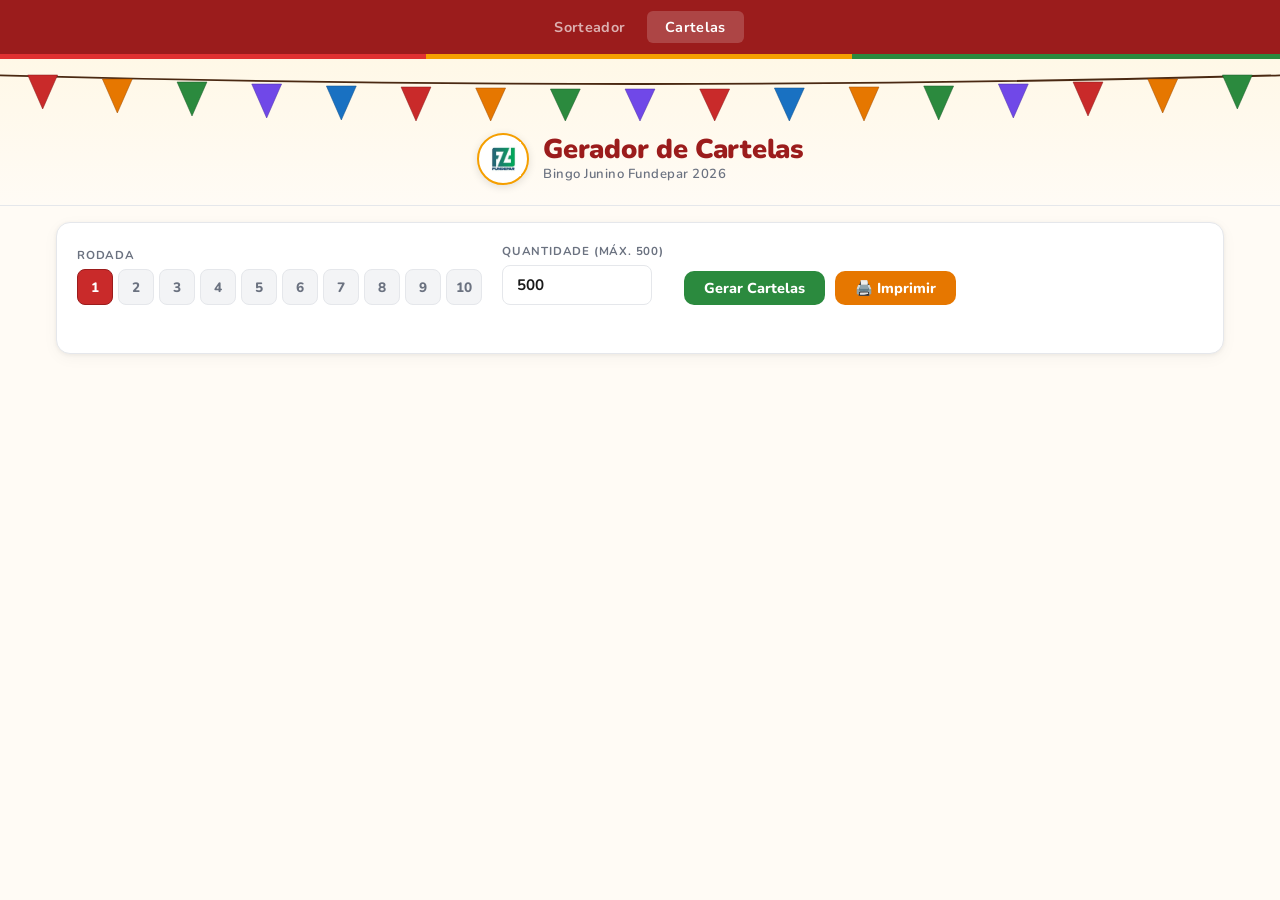
==== cartelas.html @ 37e8e82f "feat: tema Festa Junina com bandeirinhas, fogueiras e palco noturno Adiciona identidade visual junin" ====
<!DOCTYPE html>
<html lang="pt-BR">
<head>
    <meta charset="UTF-8">
    <meta name="viewport" content="width=device-width, initial-scale=1.0">
    <title>Cartelas — Bingo Junino Fundepar</title>
    <link rel="preconnect" href="https://fonts.googleapis.com">
    <link rel="preconnect" href="https://fonts.gstatic.com" crossorigin>
    <link href="https://fonts.googleapis.com/css2?family=Nunito:wght@400;600;700;800;900&display=swap" rel="stylesheet">
    <link rel="stylesheet" href="css/theme.css">
    <link rel="stylesheet" href="css/cartelas.css">
</head>
<body>

    <header class="no-print">
        <nav class="site-nav">
            <a href="index.html">Sorteador</a>
            <a href="cartelas.html" class="active">Cartelas</a>
        </nav>
        <div class="nav-stripe"></div>
    </header>

    <div class="page-hero no-print">
        <svg class="bandeirinhas" viewBox="0 0 1200 62" xmlns="http://www.w3.org/2000/svg" preserveAspectRatio="none" aria-hidden="true">
            <path d="M-10,16 Q600,34 1210,16" stroke="#4A2912" stroke-width="1.8" fill="none"/>
            <polygon points="26,16  54,16  40,50"   fill="#C92A2A" stroke="#8B1A1A" stroke-width="0.5"/>
            <polygon points="96,20  124,20 110,54"  fill="#E67700" stroke="#A04D00" stroke-width="0.5"/>
            <polygon points="166,23 194,23 180,57"  fill="#2B8A3E" stroke="#1A5C29" stroke-width="0.5"/>
            <polygon points="236,25 264,25 250,59"  fill="#7048E8" stroke="#4C32A8" stroke-width="0.5"/>
            <polygon points="306,27 334,27 320,61"  fill="#1971C2" stroke="#0D4F8A" stroke-width="0.5"/>
            <polygon points="376,28 404,28 390,62"  fill="#C92A2A" stroke="#8B1A1A" stroke-width="0.5"/>
            <polygon points="446,29 474,29 460,62"  fill="#E67700" stroke="#A04D00" stroke-width="0.5"/>
            <polygon points="516,30 544,30 530,62"  fill="#2B8A3E" stroke="#1A5C29" stroke-width="0.5"/>
            <polygon points="586,30 614,30 600,62"  fill="#7048E8" stroke="#4C32A8" stroke-width="0.5"/>
            <polygon points="656,30 684,30 670,62"  fill="#C92A2A" stroke="#8B1A1A" stroke-width="0.5"/>
            <polygon points="726,29 754,29 740,62"  fill="#1971C2" stroke="#0D4F8A" stroke-width="0.5"/>
            <polygon points="796,28 824,28 810,62"  fill="#E67700" stroke="#A04D00" stroke-width="0.5"/>
            <polygon points="866,27 894,27 880,61"  fill="#2B8A3E" stroke="#1A5C29" stroke-width="0.5"/>
            <polygon points="936,25 964,25 950,59"  fill="#7048E8" stroke="#4C32A8" stroke-width="0.5"/>
            <polygon points="1006,23 1034,23 1020,57" fill="#C92A2A" stroke="#8B1A1A" stroke-width="0.5"/>
            <polygon points="1076,20 1104,20 1090,54" fill="#E67700" stroke="#A04D00" stroke-width="0.5"/>
            <polygon points="1146,16 1174,16 1160,50" fill="#2B8A3E" stroke="#1A5C29" stroke-width="0.5"/>
        </svg>

        <div class="page-header">
            <div class="logo-container">
                <img src="assets/logo_fundepar.jpg" alt="Logo FUNDEPAR">
            </div>
            <div>
                <h1 class="page-title">Gerador de Cartelas</h1>
                <p class="page-subtitle">Bingo Junino Fundepar 2026</p>
            </div>
        </div>
    </div>

    <main>
        <div class="controls-panel card-panel no-print">
            <div class="control-row">
                <div class="control-group">
                    <label>Rodada</label>
                    <div class="rodada-buttons" id="rodadaButtons"></div>
                </div>
                <div class="control-group">
                    <label for="qtdInput">Quantidade (máx. 500)</label>
                    <input type="number" id="qtdInput" min="1" max="500" value="500" class="ctrl-input">
                </div>
                <div class="control-actions">
                    <button class="btn btn-primary" id="generateBtn">Gerar Cartelas</button>
                    <button class="btn btn-orange" id="printBtn">🖨️ Imprimir</button>
                </div>
            </div>
            <p class="status-text" id="statusText"></p>
        </div>

        <div id="cardsContainer"></div>
    </main>

    <!-- Modal: aviso re-geração -->
    <div class="modal" id="regenModal">
        <div class="modal-box">
            <div class="result-icon">⚠️</div>
            <h2>Cartelas já geradas!</h2>
            <p>As cartelas da <strong id="regenRodadaLabel">Rodada X</strong> já foram impressas anteriormente.</p>
            <p style="margin-top:8px;">Gerar novamente criará <strong>cartelas diferentes</strong> das já distribuídas, o que pode causar problemas na verificação de vencedores.</p>
            <p style="margin-top:8px;">Tem certeza que deseja continuar?</p>
            <div class="modal-actions">
                <button class="btn btn-danger" id="regenConfirm">Sim, gerar novas cartelas</button>
                <button class="btn btn-primary" id="regenCancel">Cancelar</button>
            </div>
        </div>
    </div>

    <script src="js/bingo-core.js"></script>
    <script src="js/cartelas.js"></script>
</body>
</html>
---- css/theme.css ----
@import url('https://fonts.googleapis.com/css2?family=Nunito:wght@400;500;600;700;800;900&display=swap');

:root {
    /* Paleta Festa Junina moderna */
    --cor-B: #E03131;   /* vermelho */
    --cor-I: #E67700;   /* âmbar */
    --cor-N: #2B8A3E;   /* verde */
    --cor-G: #7048E8;   /* roxo */
    --cor-O: #1971C2;   /* azul */

    --primario:     #C92A2A;
    --primario-dark:#9B1C1C;
    --amarelo:      #F59F00;
    --amarelo-claro:#FFF3BF;
    --verde:        #2B8A3E;
    --verde-claro:  #D3F9D8;

    --bg:           #FFFBF5;
    --bg-card:      #FFFFFF;
    --texto:        #1A1A1A;
    --texto-suave:  #6B7280;
    --borda:        #E5E7EB;
    --borda-suave:  #F3F4F6;
}

*, *::before, *::after { box-sizing: border-box; margin: 0; padding: 0; }

body {
    font-family: 'Nunito', sans-serif;
    background: var(--bg);
    color: var(--texto);
    min-height: 100vh;
    -webkit-font-smoothing: antialiased;
}

/* ── Nav ──────────────────────────────────────── */

.site-nav {
    background: var(--primario-dark);
    display: flex;
    justify-content: center;
    align-items: center;
    gap: 4px;
    height: 54px;
    padding: 0 24px;
}

.site-nav a {
    color: rgba(255,255,255,0.65);
    text-decoration: none;
    font-size: 0.9rem;
    font-weight: 700;
    padding: 6px 18px;
    border-radius: 6px;
    transition: all 0.15s;
    letter-spacing: 0.3px;
}

.site-nav a:hover  { color: #fff; background: rgba(255,255,255,0.12); }
.site-nav a.active { color: #fff; background: rgba(255,255,255,0.18); }

/* Faixinha tricolor abaixo do nav */
.nav-stripe {
    height: 5px;
    background: linear-gradient(90deg,
        var(--cor-B) 0% 33.3%,
        var(--amarelo) 33.3% 66.6%,
        var(--cor-N) 66.6% 100%
    );
}

/* ── Bandeirinhas + hero ──────────────────────── */

.page-hero {
    background: linear-gradient(180deg, #FFF8E7 0%, var(--bg) 100%);
    border-bottom: 1px solid var(--borda);
    overflow: hidden;
}

.bandeirinhas {
    display: block;
    width: 100%;
    height: 62px;
    margin-bottom: -4px;
}

/* ── Page header ──────────────────────────────── */

.page-header {
    display: flex;
    align-items: center;
    justify-content: center;
    gap: 14px;
    padding: 16px 24px 20px;
}

.logo-container {
    width: 52px;
    height: 52px;
    background: var(--bg-card);
    border-radius: 50%;
    display: flex;
    align-items: center;
    justify-content: center;
    box-shadow: 0 2px 8px rgba(0,0,0,0.12);
    flex-shrink: 0;
    border: 2px solid var(--amarelo);
}

.logo-container img {
    max-width: 72%;
    max-height: 72%;
    object-fit: contain;
}

.page-title {
    font-size: 1.7rem;
    font-weight: 900;
    color: var(--primario-dark);
    letter-spacing: -0.3px;
    line-height: 1.1;
}

.page-subtitle {
    font-size: 0.82rem;
    font-weight: 600;
    color: var(--texto-suave);
    letter-spacing: 0.5px;
}

/* ── Buttons ──────────────────────────────────── */

.btn {
    display: inline-flex;
    align-items: center;
    justify-content: center;
    gap: 6px;
    font-family: 'Nunito', sans-serif;
    font-weight: 800;
    font-size: 0.9rem;
    border: none;
    padding: 10px 20px;
    border-radius: 10px;
    cursor: pointer;
    transition: transform 0.12s, box-shadow 0.12s, filter 0.12s;
    white-space: nowrap;
    line-height: 1;
}

.btn:hover   { transform: translateY(-2px); box-shadow: 0 6px 20px rgba(0,0,0,0.18); filter: brightness(1.06); }
.btn:active  { transform: translateY(0);    box-shadow: none; filter: brightness(0.94); }
.btn:disabled { opacity: 0.35; cursor: not-allowed; transform: none !important; box-shadow: none !important; filter: none !important; }

.btn-primary   { background: var(--verde);         color: #fff; }
.btn-danger    { background: var(--primario);       color: #fff; }
.btn-warning   { background: var(--amarelo);        color: var(--primario-dark); }
.btn-secondary { background: var(--borda-suave);   color: var(--texto); border: 1px solid var(--borda); }
.btn-orange    { background: #E67700;               color: #fff; }
.btn-ghost     { background: rgba(255,255,255,0.12); color: #fff; border: 1px solid rgba(255,255,255,0.25); }
.btn-ghost:hover { background: rgba(255,255,255,0.22); box-shadow: none; filter: none; }
.btn-ghost:disabled { opacity: 0.3; }
.btn-sm        { font-size: 0.8rem; padding: 7px 14px; border-radius: 8px; }

/* ── Card panel ───────────────────────────────── */

.card-panel {
    background: var(--bg-card);
    border-radius: 14px;
    padding: 20px;
    border: 1px solid var(--borda);
    box-shadow: 0 1px 4px rgba(0,0,0,0.06), 0 4px 16px rgba(0,0,0,0.04);
}

/* ── Modal ────────────────────────────────────── */

.modal {
    display: none;
    position: fixed;
    inset: 0;
    background: rgba(0,0,0,0.5);
    z-index: 200;
    justify-content: center;
    align-items: center;
    padding: 16px;
    backdrop-filter: blur(4px);
}

.modal.open { display: flex; }

.modal-box {
    background: var(--bg-card);
    border-radius: 18px;
    padding: 32px 28px;
    max-width: 420px;
    width: 100%;
    text-align: center;
    box-shadow: 0 24px 64px rgba(0,0,0,0.2);
}

.modal-box h2 { font-size: 1.25rem; font-weight: 800; color: var(--texto); margin-bottom: 10px; }
.modal-box p  { color: var(--texto-suave); font-size: 0.875rem; line-height: 1.65; margin-bottom: 4px; }
.modal-box strong { color: var(--texto); }

.modal-actions {
    display: flex;
    gap: 10px;
    justify-content: center;
    margin-top: 20px;
    flex-wrap: wrap;
}

.modal-input {
    width: 100%;
    padding: 12px;
    font-size: 1.6rem;
    font-weight: 800;
    border: 2px solid var(--borda);
    border-radius: 10px;
    text-align: center;
    margin-top: 14px;
    font-family: 'Nunito', sans-serif;
    color: var(--texto);
    letter-spacing: 4px;
    transition: border-color 0.15s;
}

.modal-input:focus { outline: none; border-color: var(--verde); }

.result-icon { font-size: 3.5rem; margin-bottom: 10px; line-height: 1; }
---- css/cartelas.css ----
/* ── Layout ───────────────────────────────────── */

main { max-width: 1200px; margin: 0 auto; padding: 0 16px 56px; }

/* ── Painel de controles ──────────────────────── */

.controls-panel { margin: 16px 0; }

.control-row {
    display: flex;
    flex-wrap: wrap;
    gap: 20px;
    align-items: flex-end;
}

.control-group {
    display: flex;
    flex-direction: column;
    gap: 6px;
}

.control-group label {
    font-size: 0.72rem;
    font-weight: 700;
    color: var(--texto-suave);
    text-transform: uppercase;
    letter-spacing: 0.8px;
}

.ctrl-input {
    padding: 9px 14px;
    border: 1.5px solid var(--borda);
    border-radius: 8px;
    font-size: 0.95rem;
    color: var(--texto);
    font-family: 'Nunito', sans-serif;
    font-weight: 700;
    width: 150px;
    background: var(--bg-card);
    transition: border-color 0.15s;
}

.ctrl-input:focus { outline: none; border-color: var(--primario); }

/* Botões de rodada */
.rodada-buttons { display: flex; gap: 5px; flex-wrap: wrap; }

.rodada-btn {
    width: 36px;
    height: 36px;
    padding: 0;
    border-radius: 8px;
    background: var(--borda-suave);
    color: var(--texto-suave);
    font-size: 0.85rem;
    font-weight: 800;
    border: 1.5px solid var(--borda);
    cursor: pointer;
    font-family: 'Nunito', sans-serif;
    transition: all 0.14s;
}

.rodada-btn:hover { background: #FFF3BF; color: var(--primario-dark); border-color: var(--amarelo); }
.rodada-btn.active { background: var(--primario); color: #fff; border-color: var(--primario-dark); }

.control-actions { display: flex; gap: 10px; flex-wrap: wrap; align-items: flex-end; }

.status-text { margin-top: 12px; font-size: 0.85rem; font-weight: 600; min-height: 1.2em; }

/* ── Páginas de impressão ─────────────────────── */

.print-page {
    display: grid;
    grid-template-columns: repeat(2, 1fr);
    gap: 16px;
    margin-bottom: 16px;
    padding: 20px;
    background: var(--bg-card);
    border-radius: 14px;
    border: 1px solid var(--borda);
}

/* ── Cartela ──────────────────────────────────── */

.bingo-card {
    border: 2px solid #CBD5E0;
    border-radius: 12px;
    overflow: hidden;
    display: flex;
    flex-direction: column;
    background: var(--bg-card);
    box-shadow: 0 2px 8px rgba(0,0,0,0.06);
}

.card-header {
    background: var(--primario-dark);
    color: #fff;
    padding: 10px 14px;
    text-align: center;
}

.card-event {
    font-family: 'Nunito', sans-serif;
    font-size: 0.7rem;
    font-weight: 700;
    opacity: 0.7;
    text-transform: uppercase;
    letter-spacing: 1px;
}

.card-id {
    font-family: 'Nunito', sans-serif;
    font-size: 1.05rem;
    font-weight: 900;
    letter-spacing: 1px;
    color: var(--amarelo-claro);
}

/* Letras B-I-N-G-O coloridas */
.card-bingo-letters {
    display: grid;
    grid-template-columns: repeat(5, 1fr);
}

.card-letter {
    text-align: center;
    font-family: 'Nunito', sans-serif;
    font-size: 1.15rem;
    font-weight: 900;
    padding: 6px 0;
    color: #fff;
}

.card-letter:nth-child(1) { background: var(--cor-B); }
.card-letter:nth-child(2) { background: var(--cor-I); }
.card-letter:nth-child(3) { background: var(--cor-N); }
.card-letter:nth-child(4) { background: var(--cor-G); }
.card-letter:nth-child(5) { background: var(--cor-O); }

.card-grid {
    display: grid;
    grid-template-columns: repeat(5, 1fr);
    grid-template-rows: repeat(5, 1fr);
    flex-grow: 1;
}

.card-cell {
    display: flex;
    align-items: center;
    justify-content: center;
    font-family: 'Nunito', sans-serif;
    font-weight: 700;
    font-size: 1rem;
    border-right: 1px solid #E5E7EB;
    border-bottom: 1px solid #E5E7EB;
    padding: 8px 4px;
    min-height: 40px;
    color: var(--texto);
}

.card-cell:nth-child(5n)   { border-right: none; }
.card-cell:nth-child(n+21) { border-bottom: none; }

.card-cell.free-space { background: #F0FFF4; }

.free-logo { width: 30px; height: 30px; object-fit: contain; }

/* ── Impressão ────────────────────────────────── */

@media print {
    @page { size: A4 portrait; margin: 8mm; }

    .no-print, header, .page-header, .controls-panel { display: none !important; }

    body { background: white !important; }
    main { max-width: 100%; padding: 0; }

    .print-page {
        display: grid;
        grid-template-columns: repeat(2, 1fr);
        gap: 5mm;
        margin: 0; padding: 0;
        background: none; box-shadow: none; border: none; border-radius: 0;
        page-break-after: always; break-after: page;
        height: calc(297mm - 16mm);
        align-items: stretch;
    }

    .print-page:last-child { page-break-after: auto; break-after: auto; }

    .bingo-card { box-shadow: none; border: 1.5px solid #999; }
    .card-cell  { font-size: 0.88rem; min-height: 0; }
    .card-letter { font-size: 1rem; padding: 4px 0; }
    .free-logo  { width: 24px; height: 24px; }
}
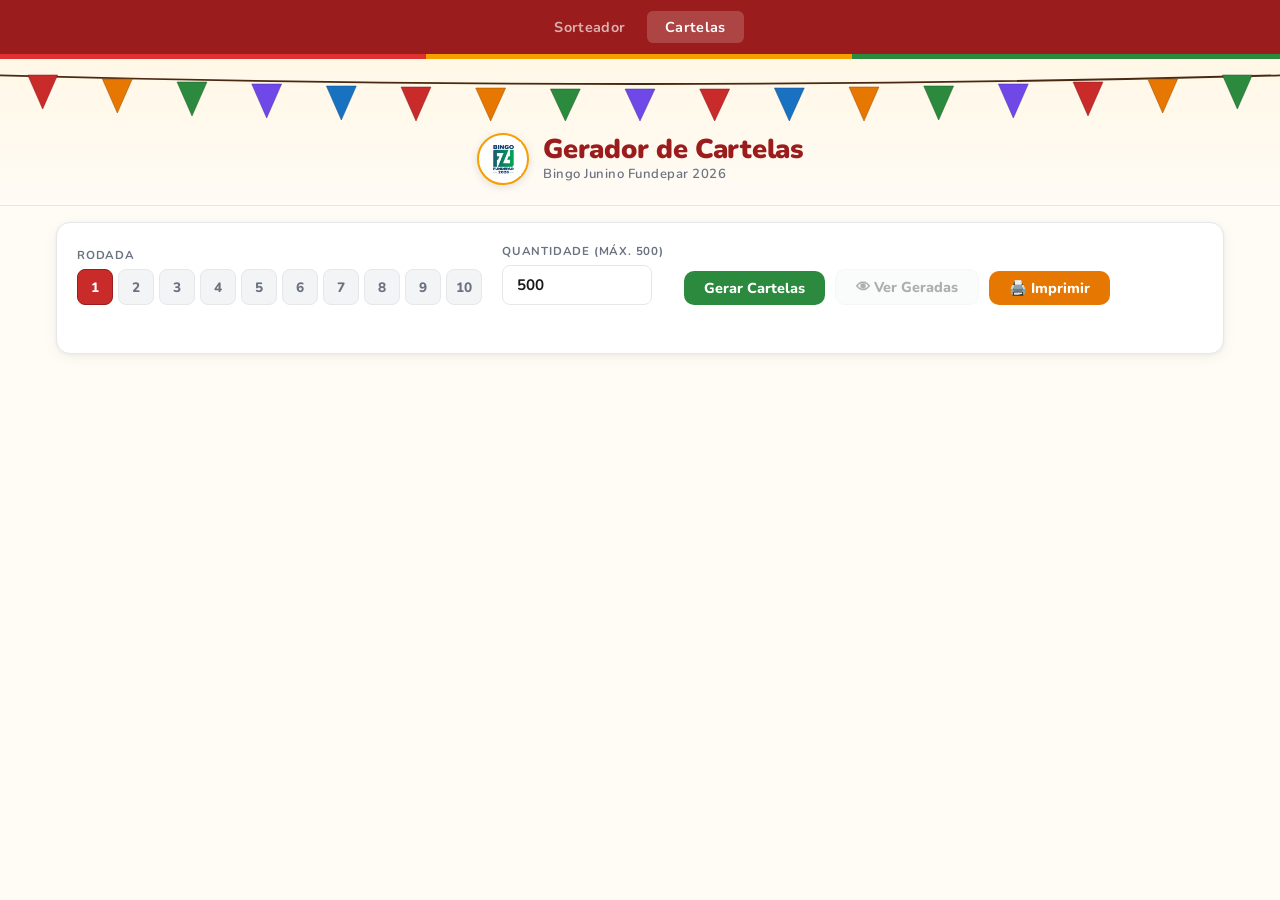
==== commit 74e73db8: "feat: cartelas com cores por coluna, logo maior, impressão corrigida e botão visualizar - Células co" ====
--- a/cartelas.html
+++ b/cartelas.html
@@ -66,6 +66,7 @@
                 </div>
                 <div class="control-actions">
                     <button class="btn btn-primary" id="generateBtn">Gerar Cartelas</button>
+                    <button class="btn btn-secondary" id="viewBtn" disabled>👁 Ver Geradas</button>
                     <button class="btn btn-orange" id="printBtn">🖨️ Imprimir</button>
                 </div>
             </div>
--- a/css/cartelas.css
+++ b/css/cartelas.css
@@ -158,17 +158,27 @@
     color: var(--texto);
 }
 
+/* Cores de fundo por coluna */
+.card-cell:nth-child(5n+1) { background: #FDECEA; }
+.card-cell:nth-child(5n+2) { background: #FFF3E0; }
+.card-cell:nth-child(5n+3) { background: #E8F5E9; }
+.card-cell:nth-child(5n+4) { background: #EDE7F6; }
+.card-cell:nth-child(5n)   { background: #E3F2FD; }
+
 .card-cell:nth-child(5n)   { border-right: none; }
 .card-cell:nth-child(n+21) { border-bottom: none; }
 
-.card-cell.free-space { background: #F0FFF4; }
-
-.free-logo { width: 30px; height: 30px; object-fit: contain; }
+.card-cell.free-space { background: #C8E6C9; }
+
+.free-logo { width: 46px; height: 46px; object-fit: contain; }
 
 /* ── Impressão ────────────────────────────────── */
 
 @media print {
     @page { size: A4 portrait; margin: 8mm; }
+
+    /* Garante que fundos coloridos sejam impressos */
+    * { -webkit-print-color-adjust: exact; print-color-adjust: exact; }
 
     .no-print, header, .page-header, .controls-panel { display: none !important; }
 
@@ -182,14 +192,23 @@
         margin: 0; padding: 0;
         background: none; box-shadow: none; border: none; border-radius: 0;
         page-break-after: always; break-after: page;
-        height: calc(297mm - 16mm);
-        align-items: stretch;
+        /* sem height fixo — cada cartela tem tamanho próprio */
+        align-items: start;
+        align-content: start;
     }
 
     .print-page:last-child { page-break-after: auto; break-after: auto; }
 
-    .bingo-card { box-shadow: none; border: 1.5px solid #999; }
+    /* Cada cartela ocupa exatamente metade da altura útil da página A4:
+       (297mm - 16mm margens - 5mm gap) / 2 ≈ 138mm */
+    .bingo-card {
+        height: calc((297mm - 16mm - 5mm) / 2);
+        box-shadow: none;
+        border: 1.5px solid #999;
+        overflow: hidden;
+    }
+
     .card-cell  { font-size: 0.88rem; min-height: 0; }
     .card-letter { font-size: 1rem; padding: 4px 0; }
-    .free-logo  { width: 24px; height: 24px; }
-}
+    .free-logo  { width: 34px; height: 34px; }
+}
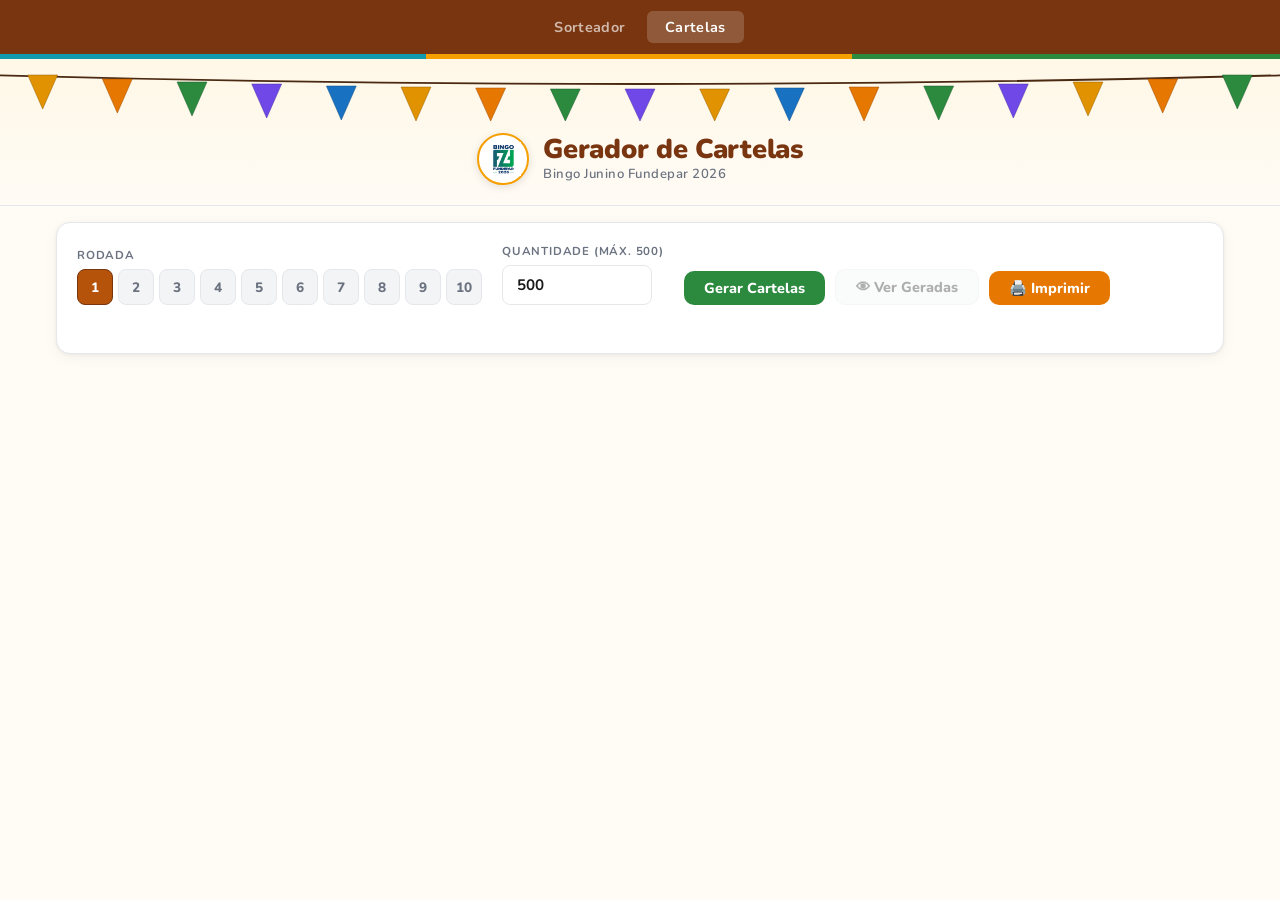
==== commit 95f87951: "feat: remove vermelho, logo maior na cartela e animação de sorteio - Paleta sem vermelho: primário v" ====
--- a/cartelas.html
+++ b/cartelas.html
@@ -23,21 +23,21 @@
     <div class="page-hero no-print">
         <svg class="bandeirinhas" viewBox="0 0 1200 62" xmlns="http://www.w3.org/2000/svg" preserveAspectRatio="none" aria-hidden="true">
             <path d="M-10,16 Q600,34 1210,16" stroke="#4A2912" stroke-width="1.8" fill="none"/>
-            <polygon points="26,16  54,16  40,50"   fill="#C92A2A" stroke="#8B1A1A" stroke-width="0.5"/>
+            <polygon points="26,16  54,16  40,50"   fill="#E09200" stroke="#9A6400" stroke-width="0.5"/>
             <polygon points="96,20  124,20 110,54"  fill="#E67700" stroke="#A04D00" stroke-width="0.5"/>
             <polygon points="166,23 194,23 180,57"  fill="#2B8A3E" stroke="#1A5C29" stroke-width="0.5"/>
             <polygon points="236,25 264,25 250,59"  fill="#7048E8" stroke="#4C32A8" stroke-width="0.5"/>
             <polygon points="306,27 334,27 320,61"  fill="#1971C2" stroke="#0D4F8A" stroke-width="0.5"/>
-            <polygon points="376,28 404,28 390,62"  fill="#C92A2A" stroke="#8B1A1A" stroke-width="0.5"/>
+            <polygon points="376,28 404,28 390,62"  fill="#E09200" stroke="#9A6400" stroke-width="0.5"/>
             <polygon points="446,29 474,29 460,62"  fill="#E67700" stroke="#A04D00" stroke-width="0.5"/>
             <polygon points="516,30 544,30 530,62"  fill="#2B8A3E" stroke="#1A5C29" stroke-width="0.5"/>
             <polygon points="586,30 614,30 600,62"  fill="#7048E8" stroke="#4C32A8" stroke-width="0.5"/>
-            <polygon points="656,30 684,30 670,62"  fill="#C92A2A" stroke="#8B1A1A" stroke-width="0.5"/>
+            <polygon points="656,30 684,30 670,62"  fill="#E09200" stroke="#9A6400" stroke-width="0.5"/>
             <polygon points="726,29 754,29 740,62"  fill="#1971C2" stroke="#0D4F8A" stroke-width="0.5"/>
             <polygon points="796,28 824,28 810,62"  fill="#E67700" stroke="#A04D00" stroke-width="0.5"/>
             <polygon points="866,27 894,27 880,61"  fill="#2B8A3E" stroke="#1A5C29" stroke-width="0.5"/>
             <polygon points="936,25 964,25 950,59"  fill="#7048E8" stroke="#4C32A8" stroke-width="0.5"/>
-            <polygon points="1006,23 1034,23 1020,57" fill="#C92A2A" stroke="#8B1A1A" stroke-width="0.5"/>
+            <polygon points="1006,23 1034,23 1020,57" fill="#E09200" stroke="#9A6400" stroke-width="0.5"/>
             <polygon points="1076,20 1104,20 1090,54" fill="#E67700" stroke="#A04D00" stroke-width="0.5"/>
             <polygon points="1146,16 1174,16 1160,50" fill="#2B8A3E" stroke="#1A5C29" stroke-width="0.5"/>
         </svg>
--- a/css/theme.css
+++ b/css/theme.css
@@ -2,14 +2,14 @@
 
 :root {
     /* Paleta Festa Junina moderna */
-    --cor-B: #E03131;   /* vermelho */
-    --cor-I: #E67700;   /* âmbar */
+    --cor-B: #1098AD;   /* teal */
+    --cor-I: #E67700;   /* âmbar/laranja */
     --cor-N: #2B8A3E;   /* verde */
     --cor-G: #7048E8;   /* roxo */
     --cor-O: #1971C2;   /* azul */
 
-    --primario:     #C92A2A;
-    --primario-dark:#9B1C1C;
+    --primario:     #B45309;
+    --primario-dark:#78350F;
     --amarelo:      #F59F00;
     --amarelo-claro:#FFF3BF;
     --verde:        #2B8A3E;
--- a/css/cartelas.css
+++ b/css/cartelas.css
@@ -159,7 +159,7 @@
 }
 
 /* Cores de fundo por coluna */
-.card-cell:nth-child(5n+1) { background: #FDECEA; }
+.card-cell:nth-child(5n+1) { background: #E0F7FA; }
 .card-cell:nth-child(5n+2) { background: #FFF3E0; }
 .card-cell:nth-child(5n+3) { background: #E8F5E9; }
 .card-cell:nth-child(5n+4) { background: #EDE7F6; }
@@ -168,9 +168,18 @@
 .card-cell:nth-child(5n)   { border-right: none; }
 .card-cell:nth-child(n+21) { border-bottom: none; }
 
-.card-cell.free-space { background: #C8E6C9; }
-
-.free-logo { width: 46px; height: 46px; object-fit: contain; }
+.card-cell.free-space {
+    background: #C8E6C9;
+    padding: 0;
+    overflow: hidden;
+}
+
+.free-logo {
+    width: 100%;
+    height: 100%;
+    object-fit: cover;
+    display: block;
+}
 
 /* ── Impressão ────────────────────────────────── */
 
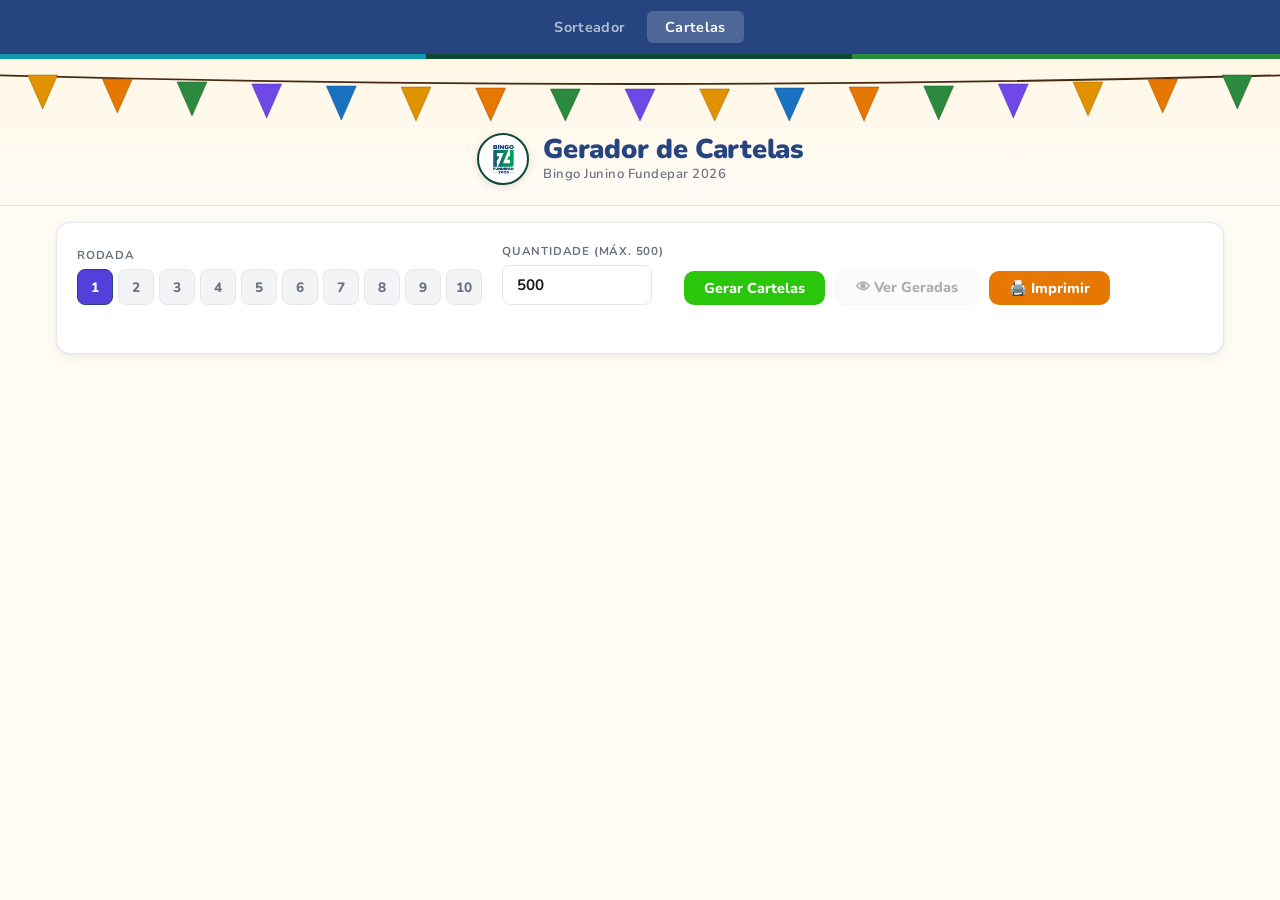
==== commit 0b202f05: "fix: atualiza logo para PNG com fundo transparente Troca todas as referências de logo_fundepar.jpg p" ====
--- a/cartelas.html
+++ b/cartelas.html
@@ -44,7 +44,7 @@
 
         <div class="page-header">
             <div class="logo-container">
-                <img src="assets/logo_fundepar.jpg" alt="Logo FUNDEPAR">
+                <img src="assets/logo_fundepar.png" alt="Logo FUNDEPAR">
             </div>
             <div>
                 <h1 class="page-title">Gerador de Cartelas</h1>
--- a/css/theme.css
+++ b/css/theme.css
@@ -8,12 +8,12 @@
     --cor-G: #7048E8;   /* roxo */
     --cor-O: #1971C2;   /* azul */
 
-    --primario:     #B45309;
-    --primario-dark:#78350F;
-    --amarelo:      #F59F00;
-    --amarelo-claro:#FFF3BF;
-    --verde:        #2B8A3E;
-    --verde-claro:  #D3F9D8;
+    --primario:     #543fDB;
+    --primario-dark:#264580;
+    --secundario:      #0e4734;
+    --secundario-claro:#2ec9b4;
+    --verde:        #2bc50c;
+    --verde-claro:  #b3f8bc;
 
     --bg:           #FFFBF5;
     --bg-card:      #FFFFFF;
@@ -64,7 +64,7 @@
     height: 5px;
     background: linear-gradient(90deg,
         var(--cor-B) 0% 33.3%,
-        var(--amarelo) 33.3% 66.6%,
+        var(--secundario) 33.3% 66.6%,
         var(--cor-N) 66.6% 100%
     );
 }
@@ -104,7 +104,7 @@
     justify-content: center;
     box-shadow: 0 2px 8px rgba(0,0,0,0.12);
     flex-shrink: 0;
-    border: 2px solid var(--amarelo);
+    border: 2px solid var(--secundario);
 }
 
 .logo-container img {
@@ -153,7 +153,7 @@
 
 .btn-primary   { background: var(--verde);         color: #fff; }
 .btn-danger    { background: var(--primario);       color: #fff; }
-.btn-warning   { background: var(--amarelo);        color: var(--primario-dark); }
+.btn-warning   { background: var(--secundario);        color: var(--primario-dark); }
 .btn-secondary { background: var(--borda-suave);   color: var(--texto); border: 1px solid var(--borda); }
 .btn-orange    { background: #E67700;               color: #fff; }
 .btn-ghost     { background: rgba(255,255,255,0.12); color: #fff; border: 1px solid rgba(255,255,255,0.25); }
--- a/css/cartelas.css
+++ b/css/cartelas.css
@@ -60,7 +60,7 @@
     transition: all 0.14s;
 }
 
-.rodada-btn:hover { background: #FFF3BF; color: var(--primario-dark); border-color: var(--amarelo); }
+.rodada-btn:hover { background: #FFF3BF; color: var(--primario-dark); border-color: var(--secundario); }
 .rodada-btn.active { background: var(--primario); color: #fff; border-color: var(--primario-dark); }
 
 .control-actions { display: flex; gap: 10px; flex-wrap: wrap; align-items: flex-end; }
@@ -113,7 +113,7 @@
     font-size: 1.05rem;
     font-weight: 900;
     letter-spacing: 1px;
-    color: var(--amarelo-claro);
+    color: #fff;
 }
 
 /* Letras B-I-N-G-O coloridas */
@@ -142,6 +142,7 @@
     grid-template-columns: repeat(5, 1fr);
     grid-template-rows: repeat(5, 1fr);
     flex-grow: 1;
+    min-height: 0;
 }
 
 .card-cell {
@@ -177,7 +178,7 @@
 .free-logo {
     width: 100%;
     height: 100%;
-    object-fit: cover;
+    object-fit: contain;
     display: block;
 }
 
@@ -197,27 +198,29 @@
     .print-page {
         display: grid;
         grid-template-columns: repeat(2, 1fr);
-        gap: 5mm;
+        gap: 4mm;
         margin: 0; padding: 0;
         background: none; box-shadow: none; border: none; border-radius: 0;
         page-break-after: always; break-after: page;
-        /* sem height fixo — cada cartela tem tamanho próprio */
         align-items: start;
         align-content: start;
     }
 
     .print-page:last-child { page-break-after: auto; break-after: auto; }
 
-    /* Cada cartela ocupa exatamente metade da altura útil da página A4:
-       (297mm - 16mm margens - 5mm gap) / 2 ≈ 138mm */
+    /* 6 cartelas por folha A4 (2 colunas × 3 linhas):
+       (297mm - 16mm margens - 2×4mm gaps) / 3 ≈ 87mm por cartela */
     .bingo-card {
-        height: calc((297mm - 16mm - 5mm) / 2);
+        height: calc((297mm - 16mm - 8mm) / 3);
         box-shadow: none;
         border: 1.5px solid #999;
         overflow: hidden;
     }
 
-    .card-cell  { font-size: 0.88rem; min-height: 0; }
-    .card-letter { font-size: 1rem; padding: 4px 0; }
-    .free-logo  { width: 34px; height: 34px; }
-}
+    .card-header   { padding: 5px 10px; }
+    .card-event    { font-size: 0.58rem; }
+    .card-id       { font-size: 0.85rem; }
+    .card-letter   { font-size: 0.82rem; padding: 3px 0; }
+    .card-cell     { font-size: 0.78rem; min-height: 0; padding: 2px; }
+    .card-cell.free-space { padding: 4px; background: #C8E6C9; }
+}
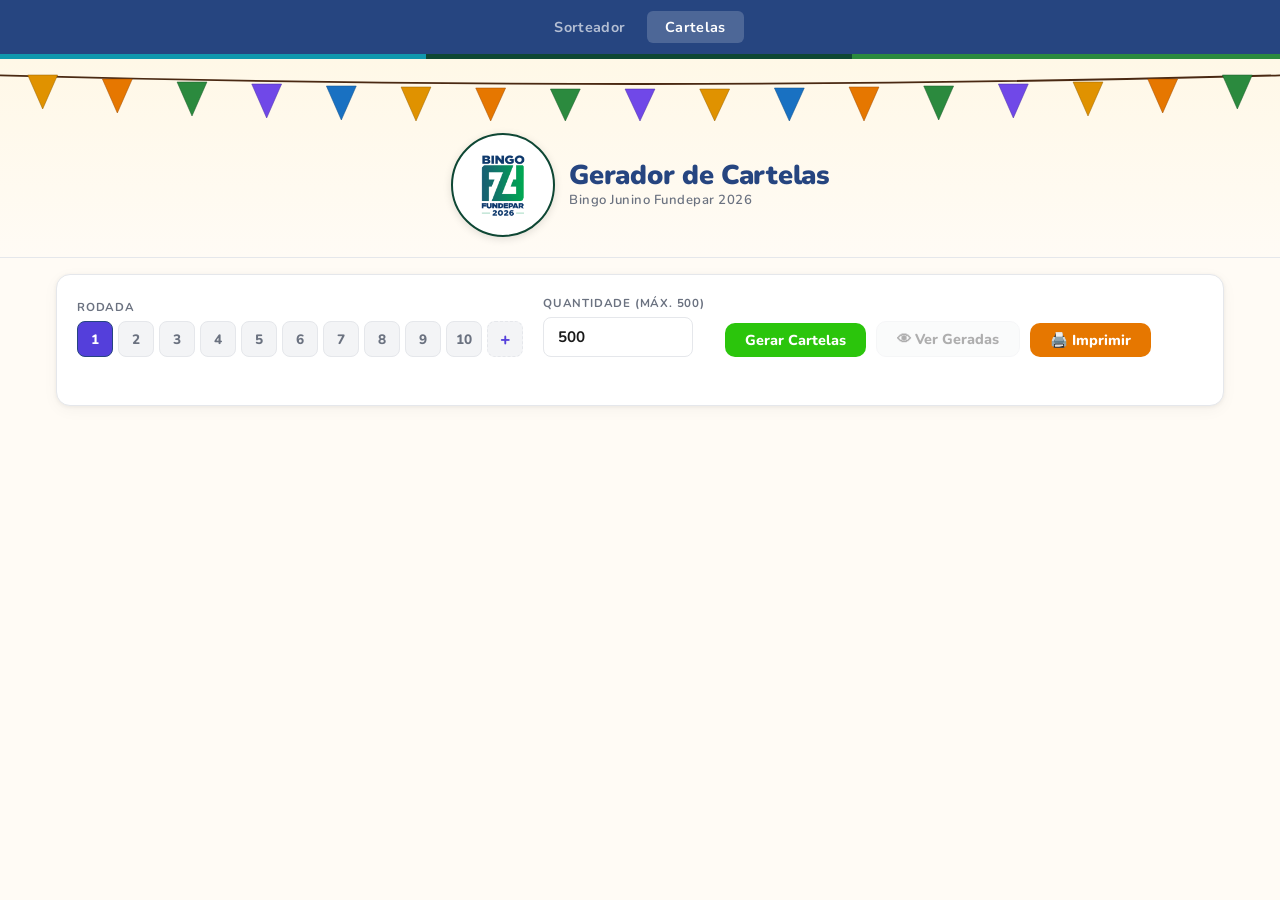
==== commit 36b01b4e: "feat: permitir criação de rodadas além do limite fixo de 10 Adiciona botão "+" na seleção de rodadas" ====
--- a/cartelas.html
+++ b/cartelas.html
@@ -76,6 +76,24 @@
         <div id="cardsContainer"></div>
     </main>
 
+    <!-- Modal: adicionar rodadas -->
+    <div class="modal" id="addRodadasModal">
+        <div class="modal-box">
+            <div class="result-icon">🎪</div>
+            <h2>Criar mais rodadas</h2>
+            <p>Total atual: <strong id="addRodadasAtual">10</strong> rodadas.</p>
+            <p style="margin-top:8px;">Quantas rodadas deseja ter no total?</p>
+            <div style="margin-top:14px;">
+                <input type="number" id="addRodadasInput" min="11" max="99" value="15" class="ctrl-input" style="width:100px; text-align:center;">
+            </div>
+            <p class="status-text" id="addRodadasError" style="color:var(--primario); display:none; margin-top:8px;"></p>
+            <div class="modal-actions" style="margin-top:16px;">
+                <button class="btn btn-primary" id="addRodadasConfirm">Confirmar</button>
+                <button class="btn btn-secondary" id="addRodadasCancel">Cancelar</button>
+            </div>
+        </div>
+    </div>
+
     <!-- Modal: aviso re-geração -->
     <div class="modal" id="regenModal">
         <div class="modal-box">
--- a/css/theme.css
+++ b/css/theme.css
@@ -95,8 +95,8 @@
 }
 
 .logo-container {
-    width: 52px;
-    height: 52px;
+    width: 104px;
+    height: 104px;
     background: var(--bg-card);
     border-radius: 50%;
     display: flex;
--- a/css/cartelas.css
+++ b/css/cartelas.css
@@ -63,6 +63,13 @@
 .rodada-btn:hover { background: #FFF3BF; color: var(--primario-dark); border-color: var(--secundario); }
 .rodada-btn.active { background: var(--primario); color: #fff; border-color: var(--primario-dark); }
 
+.rodada-btn-add {
+    color: var(--primario);
+    border-style: dashed;
+    font-size: 1.1rem;
+}
+.rodada-btn-add:hover { background: #FFF3BF; color: var(--primario-dark); border-color: var(--primario); }
+
 .control-actions { display: flex; gap: 10px; flex-wrap: wrap; align-items: flex-end; }
 
 .status-text { margin-top: 12px; font-size: 0.85rem; font-weight: 600; min-height: 1.2em; }
@@ -170,7 +177,6 @@
 .card-cell:nth-child(n+21) { border-bottom: none; }
 
 .card-cell.free-space {
-    background: #C8E6C9;
     padding: 0;
     overflow: hidden;
 }
@@ -222,5 +228,5 @@
     .card-id       { font-size: 0.85rem; }
     .card-letter   { font-size: 0.82rem; padding: 3px 0; }
     .card-cell     { font-size: 0.78rem; min-height: 0; padding: 2px; }
-    .card-cell.free-space { padding: 4px; background: #C8E6C9; }
-}
+    .card-cell.free-space { padding: 4px; }
+}
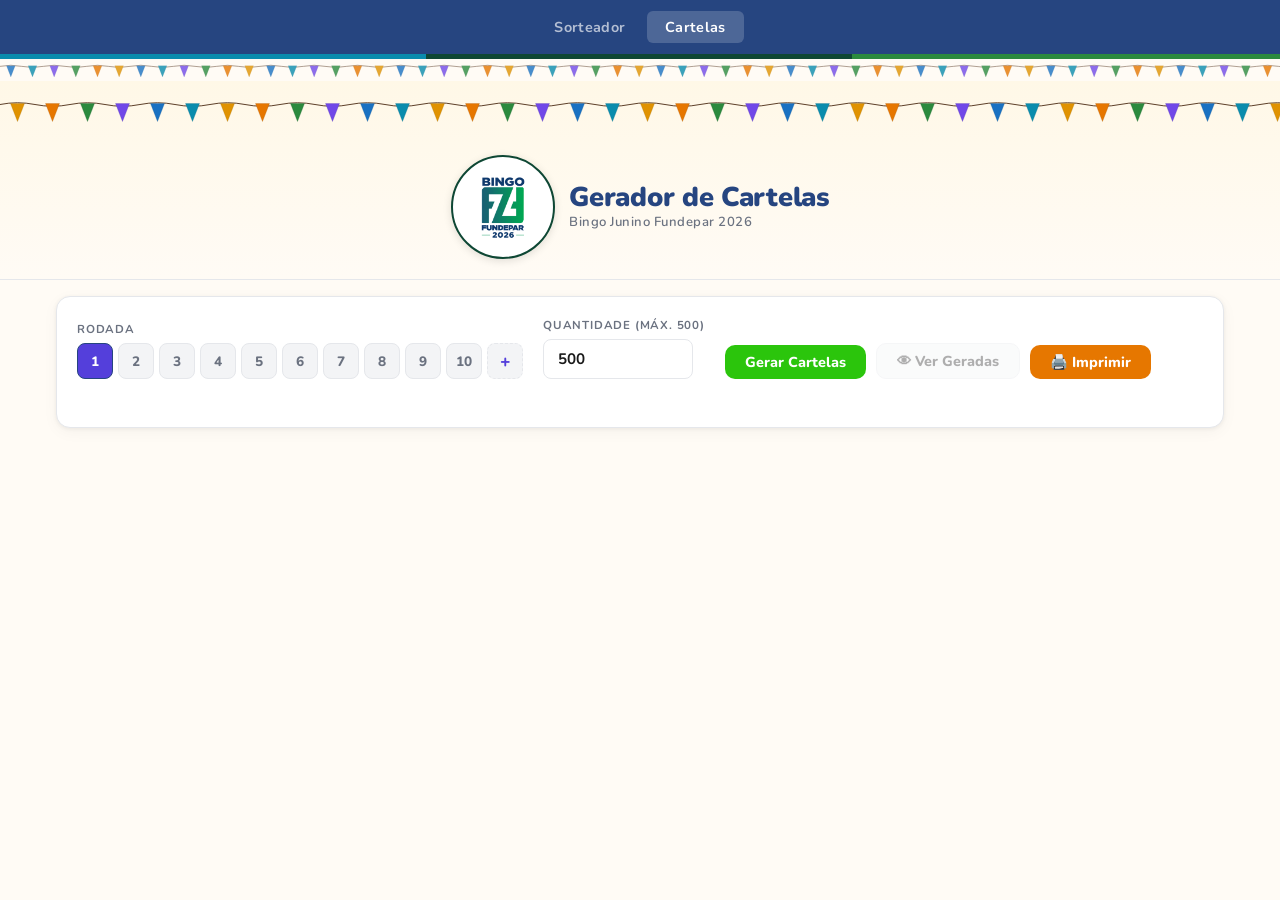
==== commit 0a953e24: "fix: corrige bandeirinhas esticadas, botões Desfazer/Verificar e adiciona toggle de ocultar Sortear " ====
--- a/cartelas.html
+++ b/cartelas.html
@@ -18,29 +18,11 @@
             <a href="cartelas.html" class="active">Cartelas</a>
         </nav>
         <div class="nav-stripe"></div>
+        <div class="bandeirinhas-tier2" aria-hidden="true"></div>
     </header>
 
     <div class="page-hero no-print">
-        <svg class="bandeirinhas" viewBox="0 0 1200 62" xmlns="http://www.w3.org/2000/svg" preserveAspectRatio="none" aria-hidden="true">
-            <path d="M-10,16 Q600,34 1210,16" stroke="#4A2912" stroke-width="1.8" fill="none"/>
-            <polygon points="26,16  54,16  40,50"   fill="#E09200" stroke="#9A6400" stroke-width="0.5"/>
-            <polygon points="96,20  124,20 110,54"  fill="#E67700" stroke="#A04D00" stroke-width="0.5"/>
-            <polygon points="166,23 194,23 180,57"  fill="#2B8A3E" stroke="#1A5C29" stroke-width="0.5"/>
-            <polygon points="236,25 264,25 250,59"  fill="#7048E8" stroke="#4C32A8" stroke-width="0.5"/>
-            <polygon points="306,27 334,27 320,61"  fill="#1971C2" stroke="#0D4F8A" stroke-width="0.5"/>
-            <polygon points="376,28 404,28 390,62"  fill="#E09200" stroke="#9A6400" stroke-width="0.5"/>
-            <polygon points="446,29 474,29 460,62"  fill="#E67700" stroke="#A04D00" stroke-width="0.5"/>
-            <polygon points="516,30 544,30 530,62"  fill="#2B8A3E" stroke="#1A5C29" stroke-width="0.5"/>
-            <polygon points="586,30 614,30 600,62"  fill="#7048E8" stroke="#4C32A8" stroke-width="0.5"/>
-            <polygon points="656,30 684,30 670,62"  fill="#E09200" stroke="#9A6400" stroke-width="0.5"/>
-            <polygon points="726,29 754,29 740,62"  fill="#1971C2" stroke="#0D4F8A" stroke-width="0.5"/>
-            <polygon points="796,28 824,28 810,62"  fill="#E67700" stroke="#A04D00" stroke-width="0.5"/>
-            <polygon points="866,27 894,27 880,61"  fill="#2B8A3E" stroke="#1A5C29" stroke-width="0.5"/>
-            <polygon points="936,25 964,25 950,59"  fill="#7048E8" stroke="#4C32A8" stroke-width="0.5"/>
-            <polygon points="1006,23 1034,23 1020,57" fill="#E09200" stroke="#9A6400" stroke-width="0.5"/>
-            <polygon points="1076,20 1104,20 1090,54" fill="#E67700" stroke="#A04D00" stroke-width="0.5"/>
-            <polygon points="1146,16 1174,16 1160,50" fill="#2B8A3E" stroke="#1A5C29" stroke-width="0.5"/>
-        </svg>
+        <div class="bandeirinhas" aria-hidden="true"></div>
 
         <div class="page-header">
             <div class="logo-container">
--- a/css/theme.css
+++ b/css/theme.css
@@ -1,12 +1,11 @@
 @import url('https://fonts.googleapis.com/css2?family=Nunito:wght@400;500;600;700;800;900&display=swap');
 
 :root {
-    /* Paleta Festa Junina moderna */
-    --cor-B: #1098AD;   /* teal */
-    --cor-I: #E67700;   /* âmbar/laranja */
-    --cor-N: #2B8A3E;   /* verde */
-    --cor-G: #7048E8;   /* roxo */
-    --cor-O: #1971C2;   /* azul */
+    --cor-B: #0a8cad;
+    --cor-I: #e67700;
+    --cor-N: #2B8A3E;
+    --cor-G: #aa64ff;
+    --cor-O: #1971C2;
 
     --primario:     #543fDB;
     --primario-dark:#264580;
@@ -82,6 +81,22 @@
     width: 100%;
     height: 62px;
     margin-bottom: -4px;
+    background-image: url("data:image/svg+xml,%3Csvg xmlns='http://www.w3.org/2000/svg' viewBox='0 0 420 62'%3E%3Cpath d='M0,16 Q35,9 70,16 Q105,23 140,16 Q175,9 210,16 Q245,23 280,16 Q315,9 350,16 Q385,23 420,16' stroke='%234A2912' stroke-width='1.8' fill='none'/%3E%3Cpolygon points='21,14 49,14 35,50' fill='%23E09200' stroke='%239A6400' stroke-width='0.5'/%3E%3Cpolygon points='91,14 119,14 105,50' fill='%23E67700' stroke='%23A04D00' stroke-width='0.5'/%3E%3Cpolygon points='161,14 189,14 175,50' fill='%232B8A3E' stroke='%231A5C29' stroke-width='0.5'/%3E%3Cpolygon points='231,14 259,14 245,50' fill='%237048E8' stroke='%234C32A8' stroke-width='0.5'/%3E%3Cpolygon points='301,14 329,14 315,50' fill='%231971C2' stroke='%230D4F8A' stroke-width='0.5'/%3E%3Cpolygon points='371,14 399,14 385,50' fill='%230a8cad' stroke='%2306647d' stroke-width='0.5'/%3E%3C/svg%3E");
+    background-repeat: repeat-x;
+    background-position: bottom left;
+    background-size: 210px 62px;
+}
+
+/* Segunda camada de bandeirinhas, mais fina e defasada — dá densidade ao topo */
+.bandeirinhas-tier2 {
+    display: block;
+    width: 100%;
+    height: 22px;
+    background-image: url("data:image/svg+xml,%3Csvg xmlns='http://www.w3.org/2000/svg' viewBox='0 0 420 62'%3E%3Cpath d='M0,16 Q35,9 70,16 Q105,23 140,16 Q175,9 210,16 Q245,23 280,16 Q315,9 350,16 Q385,23 420,16' stroke='%234A2912' stroke-width='1.8' fill='none'/%3E%3Cpolygon points='21,14 49,14 35,50' fill='%231971C2' stroke='%230D4F8A' stroke-width='0.5'/%3E%3Cpolygon points='91,14 119,14 105,50' fill='%230a8cad' stroke='%2306647d' stroke-width='0.5'/%3E%3Cpolygon points='161,14 189,14 175,50' fill='%237048E8' stroke='%234C32A8' stroke-width='0.5'/%3E%3Cpolygon points='231,14 259,14 245,50' fill='%232B8A3E' stroke='%231A5C29' stroke-width='0.5'/%3E%3Cpolygon points='301,14 329,14 315,50' fill='%23E67700' stroke='%23A04D00' stroke-width='0.5'/%3E%3Cpolygon points='371,14 399,14 385,50' fill='%23E09200' stroke='%239A6400' stroke-width='0.5'/%3E%3C/svg%3E");
+    background-repeat: repeat-x;
+    background-position: top left;
+    background-size: 130px 24px;
+    opacity: 0.8;
 }
 
 /* ── Page header ──────────────────────────────── */
@@ -156,10 +171,33 @@
 .btn-warning   { background: var(--secundario);        color: var(--primario-dark); }
 .btn-secondary { background: var(--borda-suave);   color: var(--texto); border: 1px solid var(--borda); }
 .btn-orange    { background: #E67700;               color: #fff; }
-.btn-ghost     { background: rgba(255,255,255,0.12); color: #fff; border: 1px solid rgba(255,255,255,0.25); }
+.btn-ghost     { background: rgba(255,255,255,0.12); color: #fff; border: 1px solid rgba(255,255,255,0.25);}
 .btn-ghost:hover { background: rgba(255,255,255,0.22); box-shadow: none; filter: none; }
 .btn-ghost:disabled { opacity: 0.3; }
-.btn-sm        { font-size: 0.8rem; padding: 7px 14px; border-radius: 8px; }
+.btn-sm        { font-size: 0.8rem; padding: 11px 9px; border-radius: 8px;}
+#verifyBtn {
+    background: linear-gradient(135deg, #F59F00 0%, #E67700 100%);
+    color: #1a0a00;
+    border: none;
+    font-size: 0.95rem;
+    font-weight: 900;
+    padding: 13px 26px;
+    border-radius: 100px;
+    box-shadow: 0 4px 0 #9A4200, 0 6px 16px rgba(245,159,0,0.35);
+}
+#verifyBtn:hover  { transform: translateY(-2px); box-shadow: 0 6px 0 #9A4200, 0 8px 20px rgba(245,159,0,0.45); }
+#verifyBtn:active { transform: translateY(2px);  box-shadow: 0 2px 0 #9A4200; }
+
+#undoBtn {
+    background: rgba(255,255,255,0.1);
+    color: rgba(255,255,255,0.85);
+    border: 1px solid rgba(255,255,255,0.25);
+    font-size: 0.85rem;
+    font-weight: 700;
+    padding: 13px 22px;
+    border-radius: 100px;
+}
+#undoBtn:hover { background: rgba(255,255,255,0.2); color: #fff; }
 
 /* ── Card panel ───────────────────────────────── */
 
--- a/css/cartelas.css
+++ b/css/cartelas.css
@@ -90,7 +90,7 @@
 /* ── Cartela ──────────────────────────────────── */
 
 .bingo-card {
-    border: 2px solid #CBD5E0;
+    border: 2px solid #d2d2e1;
     border-radius: 12px;
     overflow: hidden;
     display: flex;
@@ -134,8 +134,10 @@
     font-family: 'Nunito', sans-serif;
     font-size: 1.15rem;
     font-weight: 900;
-    padding: 6px 0;
+    padding: 8px 0;
     color: #fff;
+    border-right: 1px solid #d2d2e1;
+    border-bottom: 1px solid #d2d2e1;
 }
 
 .card-letter:nth-child(1) { background: var(--cor-B); }
@@ -143,6 +145,7 @@
 .card-letter:nth-child(3) { background: var(--cor-N); }
 .card-letter:nth-child(4) { background: var(--cor-G); }
 .card-letter:nth-child(5) { background: var(--cor-O); }
+.card-letter:nth-child(5) { border-right: none; }
 
 .card-grid {
     display: grid;
@@ -159,19 +162,19 @@
     font-family: 'Nunito', sans-serif;
     font-weight: 700;
     font-size: 1rem;
-    border-right: 1px solid #E5E7EB;
-    border-bottom: 1px solid #E5E7EB;
-    padding: 8px 4px;
+    border-right: 1px solid #d2d2e1;
+    border-bottom: 1px solid #d2d2e1;
+    padding: 8px 0px;
     min-height: 40px;
     color: var(--texto);
 }
 
 /* Cores de fundo por coluna */
-.card-cell:nth-child(5n+1) { background: #E0F7FA; }
+.card-cell:nth-child(5n+1) { background: #c8f7ff; }
 .card-cell:nth-child(5n+2) { background: #FFF3E0; }
-.card-cell:nth-child(5n+3) { background: #E8F5E9; }
-.card-cell:nth-child(5n+4) { background: #EDE7F6; }
-.card-cell:nth-child(5n)   { background: #E3F2FD; }
+.card-cell:nth-child(5n+3) { background: #e1f5c8; }
+.card-cell:nth-child(5n+4) { background: #faebfa; }
+.card-cell:nth-child(5n)   { background: #e1ebff; }
 
 .card-cell:nth-child(5n)   { border-right: none; }
 .card-cell:nth-child(n+21) { border-bottom: none; }
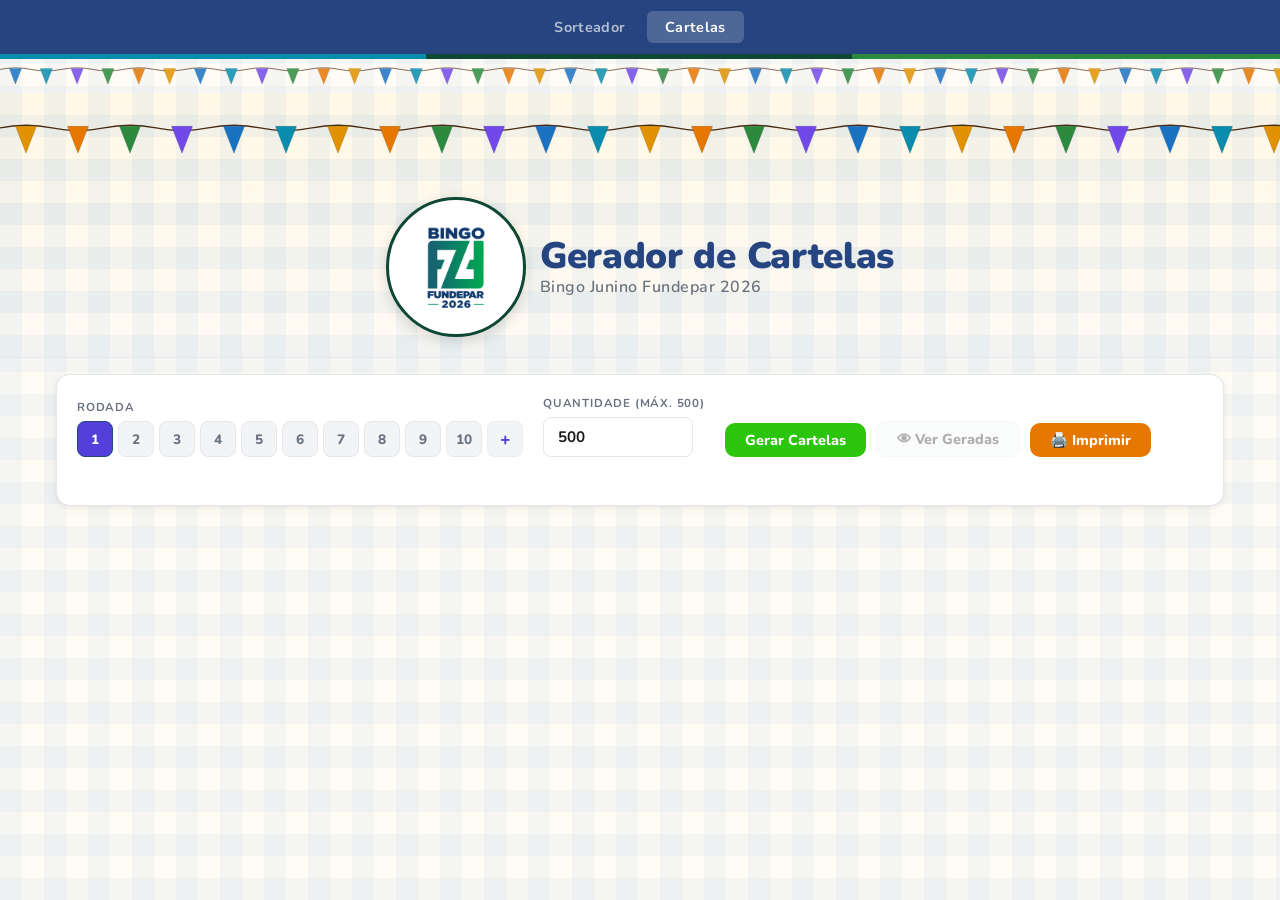
==== commit fec79511: "feat: destaque de padrão vencedor, backup de dados, pódio de vencedores e prêmio por rodada Adiciona" ====
--- a/cartelas.html
+++ b/cartelas.html
@@ -92,6 +92,7 @@
     </div>
 
     <script src="js/bingo-core.js"></script>
+    <script src="js/backup.js"></script>
     <script src="js/cartelas.js"></script>
 </body>
 </html>
--- a/css/theme.css
+++ b/css/theme.css
@@ -26,10 +26,17 @@
 
 body {
     font-family: 'Nunito', sans-serif;
-    background: var(--bg);
+    background:
+        repeating-linear-gradient(0deg,  rgba(25,113,194,0.04) 0 22px, transparent 22px 44px),
+        repeating-linear-gradient(90deg, rgba(25,113,194,0.04) 0 22px, transparent 22px 44px),
+        var(--bg);
     color: var(--texto);
     min-height: 100vh;
     -webkit-font-smoothing: antialiased;
+}
+
+@media print {
+    body { background: #fff; }
 }
 
 /* ── Nav ──────────────────────────────────────── */
@@ -71,7 +78,10 @@
 /* ── Bandeirinhas + hero ──────────────────────── */
 
 .page-hero {
-    background: linear-gradient(180deg, #FFF8E7 0%, var(--bg) 100%);
+    background:
+        repeating-linear-gradient(0deg,  rgba(25,113,194,0.05) 0 22px, transparent 22px 44px),
+        repeating-linear-gradient(90deg, rgba(25,113,194,0.05) 0 22px, transparent 22px 44px),
+        linear-gradient(180deg, #FFF8E7 0%, var(--bg) 100%);
     border-bottom: 1px solid var(--borda);
     overflow: hidden;
 }
@@ -79,24 +89,24 @@
 .bandeirinhas {
     display: block;
     width: 100%;
-    height: 62px;
+    height: 92px;
     margin-bottom: -4px;
     background-image: url("data:image/svg+xml,%3Csvg xmlns='http://www.w3.org/2000/svg' viewBox='0 0 420 62'%3E%3Cpath d='M0,16 Q35,9 70,16 Q105,23 140,16 Q175,9 210,16 Q245,23 280,16 Q315,9 350,16 Q385,23 420,16' stroke='%234A2912' stroke-width='1.8' fill='none'/%3E%3Cpolygon points='21,14 49,14 35,50' fill='%23E09200' stroke='%239A6400' stroke-width='0.5'/%3E%3Cpolygon points='91,14 119,14 105,50' fill='%23E67700' stroke='%23A04D00' stroke-width='0.5'/%3E%3Cpolygon points='161,14 189,14 175,50' fill='%232B8A3E' stroke='%231A5C29' stroke-width='0.5'/%3E%3Cpolygon points='231,14 259,14 245,50' fill='%237048E8' stroke='%234C32A8' stroke-width='0.5'/%3E%3Cpolygon points='301,14 329,14 315,50' fill='%231971C2' stroke='%230D4F8A' stroke-width='0.5'/%3E%3Cpolygon points='371,14 399,14 385,50' fill='%230a8cad' stroke='%2306647d' stroke-width='0.5'/%3E%3C/svg%3E");
     background-repeat: repeat-x;
     background-position: bottom left;
-    background-size: 210px 62px;
+    background-size: 312px 92px;
 }
 
 /* Segunda camada de bandeirinhas, mais fina e defasada — dá densidade ao topo */
 .bandeirinhas-tier2 {
     display: block;
     width: 100%;
-    height: 22px;
+    height: 34px;
     background-image: url("data:image/svg+xml,%3Csvg xmlns='http://www.w3.org/2000/svg' viewBox='0 0 420 62'%3E%3Cpath d='M0,16 Q35,9 70,16 Q105,23 140,16 Q175,9 210,16 Q245,23 280,16 Q315,9 350,16 Q385,23 420,16' stroke='%234A2912' stroke-width='1.8' fill='none'/%3E%3Cpolygon points='21,14 49,14 35,50' fill='%231971C2' stroke='%230D4F8A' stroke-width='0.5'/%3E%3Cpolygon points='91,14 119,14 105,50' fill='%230a8cad' stroke='%2306647d' stroke-width='0.5'/%3E%3Cpolygon points='161,14 189,14 175,50' fill='%237048E8' stroke='%234C32A8' stroke-width='0.5'/%3E%3Cpolygon points='231,14 259,14 245,50' fill='%232B8A3E' stroke='%231A5C29' stroke-width='0.5'/%3E%3Cpolygon points='301,14 329,14 315,50' fill='%23E67700' stroke='%23A04D00' stroke-width='0.5'/%3E%3Cpolygon points='371,14 399,14 385,50' fill='%23E09200' stroke='%239A6400' stroke-width='0.5'/%3E%3C/svg%3E");
     background-repeat: repeat-x;
     background-position: top left;
-    background-size: 130px 24px;
-    opacity: 0.8;
+    background-size: 185px 34px;
+    opacity: 0.85;
 }
 
 /* ── Page header ──────────────────────────────── */
@@ -110,16 +120,16 @@
 }
 
 .logo-container {
-    width: 104px;
-    height: 104px;
+    width: 140px;
+    height: 140px;
     background: var(--bg-card);
     border-radius: 50%;
     display: flex;
     align-items: center;
     justify-content: center;
-    box-shadow: 0 2px 8px rgba(0,0,0,0.12);
+    box-shadow: 0 4px 14px rgba(0,0,0,0.14);
     flex-shrink: 0;
-    border: 2px solid var(--secundario);
+    border: 3px solid var(--secundario);
 }
 
 .logo-container img {
@@ -129,7 +139,7 @@
 }
 
 .page-title {
-    font-size: 1.7rem;
+    font-size: 2.3rem;
     font-weight: 900;
     color: var(--primario-dark);
     letter-spacing: -0.3px;
@@ -137,10 +147,19 @@
 }
 
 .page-subtitle {
-    font-size: 0.82rem;
+    font-size: 1rem;
     font-weight: 600;
     color: var(--texto-suave);
     letter-spacing: 0.5px;
+}
+
+@media (max-width: 560px) {
+    .bandeirinhas { height: 60px; background-size: 204px 60px; }
+    .bandeirinhas-tier2 { height: 22px; background-size: 120px 22px; }
+    .page-header { padding: 10px 16px 14px; gap: 10px; }
+    .logo-container { width: 84px; height: 84px; }
+    .page-title { font-size: 1.5rem; }
+    .page-subtitle { font-size: 0.78rem; }
 }
 
 /* ── Buttons ──────────────────────────────────── */
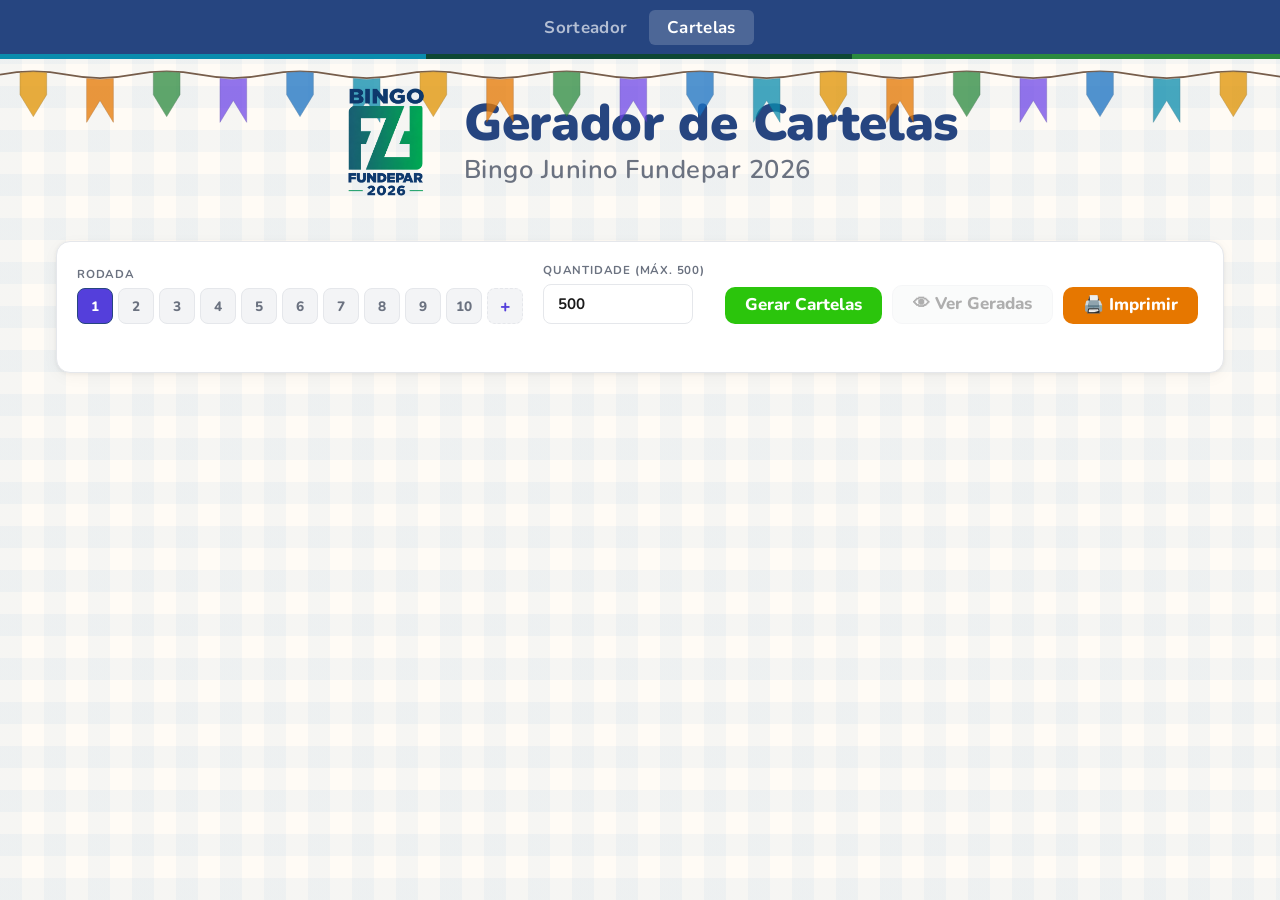
==== commit 726e03c1: "style: adaptações de tamanho e melhorias gerais" ====
--- a/cartelas.html
+++ b/cartelas.html
@@ -18,12 +18,13 @@
             <a href="cartelas.html" class="active">Cartelas</a>
         </nav>
         <div class="nav-stripe"></div>
-        <div class="bandeirinhas-tier2" aria-hidden="true"></div>
     </header>
 
+    <div class="bandeirinhas-container no-print">
+        <div class="bandeirinhas" aria-hidden="true"></div>
+    </div>
+
     <div class="page-hero no-print">
-        <div class="bandeirinhas" aria-hidden="true"></div>
-
         <div class="page-header">
             <div class="logo-container">
                 <img src="assets/logo_fundepar.png" alt="Logo FUNDEPAR">
@@ -34,7 +35,6 @@
             </div>
         </div>
     </div>
-
     <main>
         <div class="controls-panel card-panel no-print">
             <div class="control-row">
@@ -54,7 +54,6 @@
             </div>
             <p class="status-text" id="statusText"></p>
         </div>
-
         <div id="cardsContainer"></div>
     </main>
 
--- a/css/theme.css
+++ b/css/theme.css
@@ -54,7 +54,7 @@
 .site-nav a {
     color: rgba(255,255,255,0.65);
     text-decoration: none;
-    font-size: 0.9rem;
+    font-size: 1.06rem;
     font-weight: 700;
     padding: 6px 18px;
     border-radius: 6px;
@@ -78,12 +78,16 @@
 /* ── Bandeirinhas + hero ──────────────────────── */
 
 .page-hero {
-    background:
-        repeating-linear-gradient(0deg,  rgba(25,113,194,0.05) 0 22px, transparent 22px 44px),
-        repeating-linear-gradient(90deg, rgba(25,113,194,0.05) 0 22px, transparent 22px 44px),
-        linear-gradient(180deg, #FFF8E7 0%, var(--bg) 100%);
-    border-bottom: 1px solid var(--borda);
     overflow: hidden;
+    z-index: 2;
+}
+
+.bandeirinhas-container {
+    display: flex;
+    align-items: top;
+    justify-content: center;
+    z-index: 0;
+    padding-top: 2px;
 }
 
 .bandeirinhas {
@@ -91,22 +95,13 @@
     width: 100%;
     height: 92px;
     margin-bottom: -4px;
-    background-image: url("data:image/svg+xml,%3Csvg xmlns='http://www.w3.org/2000/svg' viewBox='0 0 420 62'%3E%3Cpath d='M0,16 Q35,9 70,16 Q105,23 140,16 Q175,9 210,16 Q245,23 280,16 Q315,9 350,16 Q385,23 420,16' stroke='%234A2912' stroke-width='1.8' fill='none'/%3E%3Cpolygon points='21,14 49,14 35,50' fill='%23E09200' stroke='%239A6400' stroke-width='0.5'/%3E%3Cpolygon points='91,14 119,14 105,50' fill='%23E67700' stroke='%23A04D00' stroke-width='0.5'/%3E%3Cpolygon points='161,14 189,14 175,50' fill='%232B8A3E' stroke='%231A5C29' stroke-width='0.5'/%3E%3Cpolygon points='231,14 259,14 245,50' fill='%237048E8' stroke='%234C32A8' stroke-width='0.5'/%3E%3Cpolygon points='301,14 329,14 315,50' fill='%231971C2' stroke='%230D4F8A' stroke-width='0.5'/%3E%3Cpolygon points='371,14 399,14 385,50' fill='%230a8cad' stroke='%2306647d' stroke-width='0.5'/%3E%3C/svg%3E");
+    background-image: url("data:image/svg+xml,%3Csvg xmlns='http://www.w3.org/2000/svg' viewBox='0 0 420 62'%3E%3Cpath d='M0,16 Q35,9 70,16 Q105,23 140,16 Q175,9 210,16 Q245,23 280,16 Q315,9 350,16 Q385,23 420,16' stroke='%234A2912' stroke-width='1.8' fill='none'/%3E%3Cpolygon points='21,14 35,13 49,14 49,37 35,60 21,37' fill='%23E09200' stroke='%239A6400' stroke-width='0.5'/%3E%3Cpolygon points='91,20 105,21 119,20 119,66 105,43 91,66' fill='%23E67700' stroke='%23A04D00' stroke-width='0.5'/%3E%3Cpolygon points='161,14 175,13 189,14 189,37 175,60 161,37' fill='%232B8A3E' stroke='%231A5C29' stroke-width='0.5'/%3E%3Cpolygon points='231,20 243,21 259,20 259,66 245,43 231,66' fill='%237048E8' stroke='%234C32A8' stroke-width='0.5'/%3E%3Cpolygon points='301,14 315,13 329,14 329,37 315,60 301,37' fill='%231971C2' stroke='%230D4F8A' stroke-width='0.5'/%3E%3Cpolygon points='371,20 385,21 399,20 399,66 385,43 371,66' fill='%230a8cad' stroke='%2306647d' stroke-width='0.5'/%3E%3C/svg%3E");
     background-repeat: repeat-x;
     background-position: bottom left;
-    background-size: 312px 92px;
-}
-
-/* Segunda camada de bandeirinhas, mais fina e defasada — dá densidade ao topo */
-.bandeirinhas-tier2 {
-    display: block;
-    width: 100%;
-    height: 34px;
-    background-image: url("data:image/svg+xml,%3Csvg xmlns='http://www.w3.org/2000/svg' viewBox='0 0 420 62'%3E%3Cpath d='M0,16 Q35,9 70,16 Q105,23 140,16 Q175,9 210,16 Q245,23 280,16 Q315,9 350,16 Q385,23 420,16' stroke='%234A2912' stroke-width='1.8' fill='none'/%3E%3Cpolygon points='21,14 49,14 35,50' fill='%231971C2' stroke='%230D4F8A' stroke-width='0.5'/%3E%3Cpolygon points='91,14 119,14 105,50' fill='%230a8cad' stroke='%2306647d' stroke-width='0.5'/%3E%3Cpolygon points='161,14 189,14 175,50' fill='%237048E8' stroke='%234C32A8' stroke-width='0.5'/%3E%3Cpolygon points='231,14 259,14 245,50' fill='%232B8A3E' stroke='%231A5C29' stroke-width='0.5'/%3E%3Cpolygon points='301,14 329,14 315,50' fill='%23E67700' stroke='%23A04D00' stroke-width='0.5'/%3E%3Cpolygon points='371,14 399,14 385,50' fill='%23E09200' stroke='%239A6400' stroke-width='0.5'/%3E%3C/svg%3E");
-    background-repeat: repeat-x;
-    background-position: top left;
-    background-size: 185px 34px;
-    opacity: 0.85;
+    background-size: 400px 128px;
+    position: absolute;
+    z-index: 0;
+    opacity: 75%;
 }
 
 /* ── Page header ──────────────────────────────── */
@@ -117,49 +112,48 @@
     justify-content: center;
     gap: 14px;
     padding: 16px 24px 20px;
+    z-index: 2;
 }
 
 .logo-container {
-    width: 140px;
-    height: 140px;
-    background: var(--bg-card);
-    border-radius: 50%;
-    display: flex;
-    align-items: center;
-    justify-content: center;
-    box-shadow: 0 4px 14px rgba(0,0,0,0.14);
+    width: 128px;
+    height: 128px;
+    display: flex;
+    align-items: center;
+    justify-content: center;
     flex-shrink: 0;
-    border: 3px solid var(--secundario);
+    z-index: 2;
 }
 
 .logo-container img {
-    max-width: 72%;
-    max-height: 72%;
+    max-width: 100%;
+    max-height: 100%;
     object-fit: contain;
 }
 
 .page-title {
-    font-size: 2.3rem;
+    font-size: 3.2rem;
     font-weight: 900;
     color: var(--primario-dark);
     letter-spacing: -0.3px;
     line-height: 1.1;
+    z-index: 4;
 }
 
 .page-subtitle {
-    font-size: 1rem;
+    font-size: 1.6rem;
     font-weight: 600;
     color: var(--texto-suave);
     letter-spacing: 0.5px;
+    z-index: 2;
 }
 
 @media (max-width: 560px) {
     .bandeirinhas { height: 60px; background-size: 204px 60px; }
-    .bandeirinhas-tier2 { height: 22px; background-size: 120px 22px; }
     .page-header { padding: 10px 16px 14px; gap: 10px; }
-    .logo-container { width: 84px; height: 84px; }
-    .page-title { font-size: 1.5rem; }
-    .page-subtitle { font-size: 0.78rem; }
+    .logo-container { width: 130px; height: 130px; }
+    .page-title { font-size: 2.4rem; }
+    .page-subtitle { font-size: 1.25rem; }
 }
 
 /* ── Buttons ──────────────────────────────────── */
@@ -171,7 +165,7 @@
     gap: 6px;
     font-family: 'Nunito', sans-serif;
     font-weight: 800;
-    font-size: 0.9rem;
+    font-size: 1.06rem;
     border: none;
     padding: 10px 20px;
     border-radius: 10px;
@@ -193,12 +187,12 @@
 .btn-ghost     { background: rgba(255,255,255,0.12); color: #fff; border: 1px solid rgba(255,255,255,0.25);}
 .btn-ghost:hover { background: rgba(255,255,255,0.22); box-shadow: none; filter: none; }
 .btn-ghost:disabled { opacity: 0.3; }
-.btn-sm        { font-size: 0.8rem; padding: 11px 9px; border-radius: 8px;}
+.btn-sm        { font-size: 0.94rem; padding: 11px 9px; border-radius: 8px;}
 #verifyBtn {
     background: linear-gradient(135deg, #F59F00 0%, #E67700 100%);
     color: #1a0a00;
     border: none;
-    font-size: 0.95rem;
+    font-size: 1.12rem;
     font-weight: 900;
     padding: 13px 26px;
     border-radius: 100px;
@@ -211,7 +205,7 @@
     background: rgba(255,255,255,0.1);
     color: rgba(255,255,255,0.85);
     border: 1px solid rgba(255,255,255,0.25);
-    font-size: 0.85rem;
+    font-size: 1rem;
     font-weight: 700;
     padding: 13px 22px;
     border-radius: 100px;
@@ -235,7 +229,7 @@
     position: fixed;
     inset: 0;
     background: rgba(0,0,0,0.5);
-    z-index: 200;
+    z-index: 950;
     justify-content: center;
     align-items: center;
     padding: 16px;
@@ -254,8 +248,8 @@
     box-shadow: 0 24px 64px rgba(0,0,0,0.2);
 }
 
-.modal-box h2 { font-size: 1.25rem; font-weight: 800; color: var(--texto); margin-bottom: 10px; }
-.modal-box p  { color: var(--texto-suave); font-size: 0.875rem; line-height: 1.65; margin-bottom: 4px; }
+.modal-box h2 { font-size: 1.48rem; font-weight: 800; color: var(--texto); margin-bottom: 10px; }
+.modal-box p  { color: var(--texto-suave); font-size: 1.03rem; line-height: 1.65; margin-bottom: 4px; }
 .modal-box strong { color: var(--texto); }
 
 .modal-actions {
@@ -269,7 +263,7 @@
 .modal-input {
     width: 100%;
     padding: 12px;
-    font-size: 1.6rem;
+    font-size: 1.89rem;
     font-weight: 800;
     border: 2px solid var(--borda);
     border-radius: 10px;
--- a/css/cartelas.css
+++ b/css/cartelas.css
@@ -1,16 +1,20 @@
 /* ── Layout ───────────────────────────────────── */
 
-main { max-width: 1200px; margin: 0 auto; padding: 0 16px 56px; }
+main { max-width: 1200px; margin: 0 auto; padding: 0 16px 56px; z-index: 2; }
 
 /* ── Painel de controles ──────────────────────── */
 
-.controls-panel { margin: 16px 0; }
+.controls-panel { 
+    margin: 16px 0;
+    z-index: 2;
+}
 
 .control-row {
     display: flex;
     flex-wrap: wrap;
     gap: 20px;
     align-items: flex-end;
+    z-index: 2;
 }
 
 .control-group {
